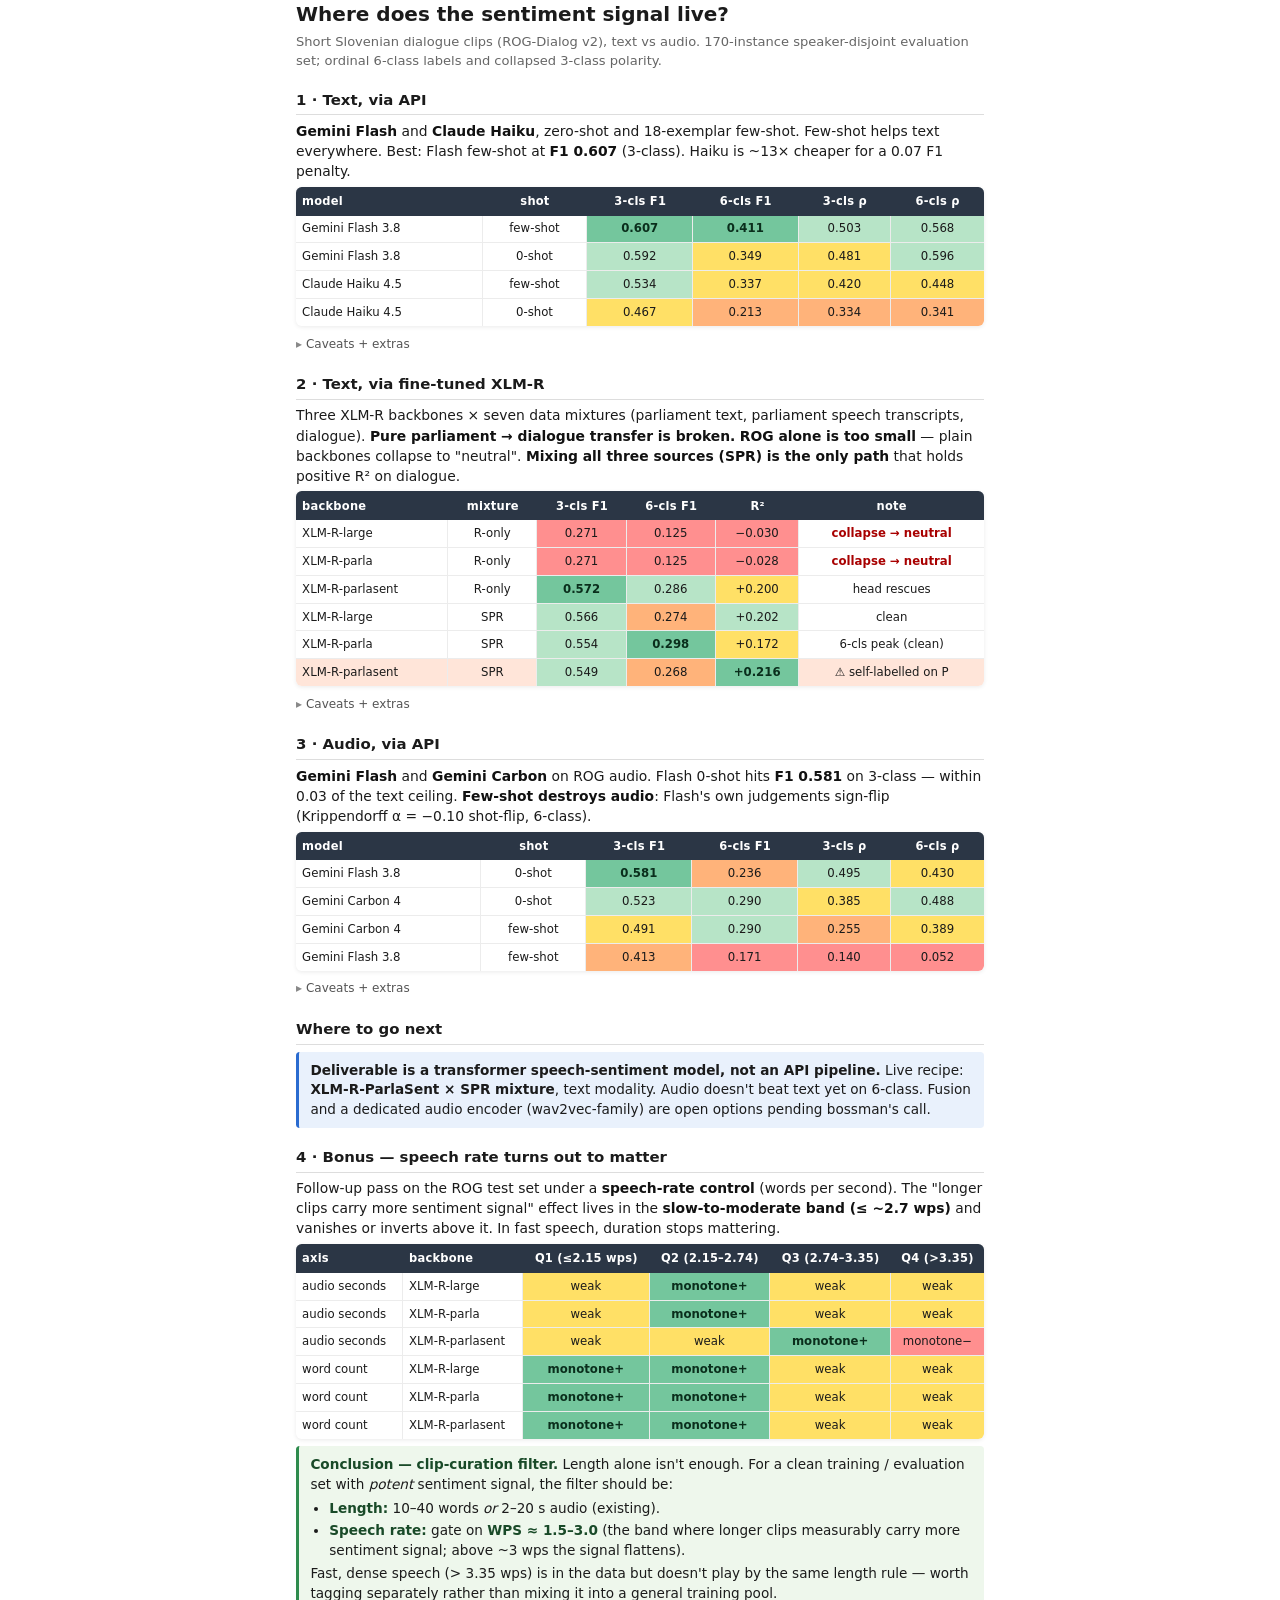
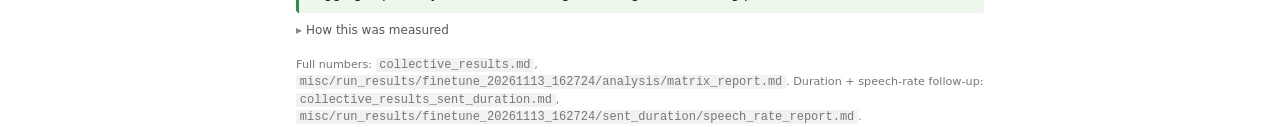
==== report_sentiment_signal_hunt.html @ 68168de3 "Extended to speech rate control, provided report as html" ====
<!doctype html>
<html lang="en">
<head>
<meta charset="utf-8">
<title>Sentiment signal hunt — ROG-Dialog v2</title>
<style>
  @page { size: A4 portrait; margin: 14mm; }
  html, body { font-family: "Inter", system-ui, -apple-system, Segoe UI, Roboto, sans-serif;
               color: #1b1b1b; background: #fff; }
  body { max-width: 182mm; margin: 0 auto; font-size: 10.2pt; line-height: 1.45; }
  h1 { font-size: 15pt; margin: 0 0 1mm 0; font-weight: 650; }
  h1 .sub { display: block; font-weight: 400; color: #666; font-size: 9.8pt;
            margin-top: 1mm; }
  h2 { font-size: 11.2pt; margin: 5mm 0 1.5mm 0;
       padding-bottom: 0.8mm; border-bottom: 1px solid #ddd; font-weight: 600; }
  p { margin: 1.5mm 0; }
  .finding { font-size: 10.4pt; margin-bottom: 1.5mm; }
  .finding strong { color: #111; }

  /* Tables — visible + pretty. */
  table {
      border-collapse: separate; border-spacing: 0;
      width: 100%; font-size: 8.8pt; margin: 1.5mm 0 2mm 0;
      border-radius: 1.5mm; overflow: hidden;
      box-shadow: 0 0.3mm 1.2mm rgba(0,0,0,0.08);
  }
  thead th {
      background: #2b3645; color: #fff; font-weight: 600;
      padding: 1.6mm 1.6mm; text-align: center;
      border: none; font-size: 8.6pt;
      letter-spacing: 0.02em;
  }
  thead th.l { text-align: left; }
  tbody td {
      padding: 1.3mm 1.6mm; text-align: center;
      border-bottom: 1px solid #ececec;
      border-right: 1px solid #ececec;
  }
  tbody tr:last-child td { border-bottom: none; }
  tbody td:last-child { border-right: none; }
  td.l { text-align: left; }
  td.model { font-weight: 500; }

  /* Heatmap cell colours (background intensity reflects F1). */
  .win  { background: #74c69d; font-weight: 700; color: #0a2e1c; }
  .good { background: #b7e4c7; }
  .mid  { background: #ffe066; }
  .meh  { background: #ffb37a; }
  .bad  { background: #ff8f8f; }
  .warn { background: #ffe5d9; }
  .flag { color: #a80000; font-weight: 600; }

  details { margin: 1mm 0 2mm 0; padding: 0; }
  details summary {
      cursor: pointer; color: #555; font-size: 9pt;
      padding: 0.6mm 0; user-select: none; list-style: none;
  }
  details summary::before { content: "▸ "; color: #888; }
  details[open] summary::before { content: "▾ "; color: #888; }
  details > div.body {
      padding: 1.5mm 0 1mm 4mm; border-left: 2px solid #eee;
      margin-left: 1mm; font-size: 9.3pt; line-height: 1.4;
  }
  ul { margin: 1mm 0; padding-left: 5mm; }
  li { margin: 0.5mm 0; }

  .deliverable {
      background: #e9f1fc; border-left: 3px solid #2a6bd0;
      padding: 2.2mm 3mm; margin: 2mm 0 2mm 0; font-size: 10.2pt;
      border-radius: 1mm;
  }
  .hedge {
      background: #fff8e8; border-left: 3px solid #d08b1a;
      padding: 2.2mm 3mm; margin: 1.5mm 0; font-size: 9.8pt;
      border-radius: 1mm;
  }
  .conclusion {
      background: #eef7ec; border-left: 3px solid #2e8b4d;
      padding: 2.4mm 3mm; margin: 2mm 0 2mm 0; font-size: 10.2pt;
      border-radius: 1mm;
  }
  .conclusion strong { color: #194a28; }
  footer { margin-top: 4mm; color: #777; font-size: 8.4pt; }
  code { font-family: "JetBrains Mono", Menlo, Consolas, monospace;
         background: #f2f2f2; padding: 0 1mm; font-size: 9pt; border-radius: 0.5mm; }
</style>
</head>
<body>

<h1>Where does the sentiment signal live?
  <span class="sub">Short Slovenian dialogue clips (ROG-Dialog v2), text vs audio.
  170-instance speaker-disjoint evaluation set; ordinal 6-class labels and collapsed 3-class polarity.</span>
</h1>

<!-- =================================== 1 TEXT via LLM -->
<h2>1 · Text, via API</h2>

<p class="finding">
<strong>Gemini Flash</strong> and <strong>Claude Haiku</strong>, zero-shot and 18-exemplar few-shot.
Few-shot helps text everywhere. Best: Flash few-shot at <strong>F1 0.607</strong> (3-class).
Haiku is ~13× cheaper for a 0.07 F1 penalty.
</p>

<table>
  <thead>
    <tr><th class="l">model</th><th>shot</th><th>3-cls F1</th><th>6-cls F1</th><th>3-cls ρ</th><th>6-cls ρ</th></tr>
  </thead>
  <tbody>
    <tr><td class="l model">Gemini Flash 3.8</td><td>few-shot</td><td class="win">0.607</td><td class="win">0.411</td><td class="good">0.503</td><td class="good">0.568</td></tr>
    <tr><td class="l model">Gemini Flash 3.8</td><td>0-shot</td><td class="good">0.592</td><td class="mid">0.349</td><td class="mid">0.481</td><td class="good">0.596</td></tr>
    <tr><td class="l model">Claude Haiku 4.5</td><td>few-shot</td><td class="good">0.534</td><td class="mid">0.337</td><td class="mid">0.420</td><td class="mid">0.448</td></tr>
    <tr><td class="l model">Claude Haiku 4.5</td><td>0-shot</td><td class="mid">0.467</td><td class="meh">0.213</td><td class="meh">0.334</td><td class="meh">0.341</td></tr>
  </tbody>
</table>

<details>
  <summary>Caveats + extras</summary>
  <div class="body">
    <ul>
      <li>Flash &gt; Haiku cleanly on every scheme, both shot modes.</li>
      <li>Few-shot gain: Flash +0.015 (3-cls) / +0.062 (6-cls); Haiku +0.067 / +0.124.</li>
      <li>Total API cost for all 8 configs × 170 instances: ~$0.68 (list).</li>
      <li>Early collapse of Flash-fshot-3cls (F1 0.21) was fixed by raising <code>max_tokens</code> 50 → 500 so the model's mandatory reasoning had room.</li>
    </ul>
  </div>
</details>

<!-- =================================== 2 FINETUNE -->
<h2>2 · Text, via fine-tuned XLM-R</h2>

<p class="finding">
Three XLM-R backbones × seven data mixtures (parliament text, parliament speech transcripts, dialogue).
<strong>Pure parliament → dialogue transfer is broken.</strong>
<strong>ROG alone is too small</strong> — plain backbones collapse to "neutral".
<strong>Mixing all three sources (SPR) is the only path</strong> that holds positive R² on dialogue.
</p>

<table>
  <thead>
    <tr><th class="l">backbone</th><th>mixture</th><th>3-cls F1</th><th>6-cls F1</th><th>R²</th><th>note</th></tr>
  </thead>
  <tbody>
    <tr><td class="l model">XLM-R-large</td><td>R-only</td><td class="bad">0.271</td><td class="bad">0.125</td><td class="bad">−0.030</td><td><span class="flag">collapse → neutral</span></td></tr>
    <tr><td class="l model">XLM-R-parla</td><td>R-only</td><td class="bad">0.271</td><td class="bad">0.125</td><td class="bad">−0.028</td><td><span class="flag">collapse → neutral</span></td></tr>
    <tr><td class="l model">XLM-R-parlasent</td><td>R-only</td><td class="win">0.572</td><td class="good">0.286</td><td class="mid">+0.200</td><td>head rescues</td></tr>
    <tr><td class="l model">XLM-R-large</td><td>SPR</td><td class="good">0.566</td><td class="meh">0.274</td><td class="good">+0.202</td><td>clean</td></tr>
    <tr><td class="l model">XLM-R-parla</td><td>SPR</td><td class="good">0.554</td><td class="win">0.298</td><td class="mid">+0.172</td><td>6-cls peak (clean)</td></tr>
    <tr class="warn"><td class="l model">XLM-R-parlasent</td><td>SPR</td><td class="good">0.549</td><td class="meh">0.268</td><td class="win">+0.216</td><td>⚠ self-labelled on P</td></tr>
  </tbody>
</table>

<details>
  <summary>Caveats + extras</summary>
  <div class="body">
    <ul>
      <li>Parliament-only training evaluated on dialogue: R² between <strong>−0.59 and −1.25</strong> (worse than predicting the mean).</li>
      <li>Transfer gap (parliament R² − dialogue R² on S-only): large <strong>+1.28</strong>, parla <strong>+1.79</strong> (worst), parlasent <strong>+1.08</strong> (smallest). The sentiment head carries the domain-robust signal.</li>
      <li>Only two mixtures shown — R-only and SPR. The other five (S, P, SP, SR, PR) sit between.</li>
      <li>⚠ on XLM-R-parlasent × SPR: the ParlaSpeech labels in the training mix were generated by ParlaSent itself, so that cell partially measures self-consistency, not transfer.</li>
    </ul>
  </div>
</details>

<!-- =================================== 3 AUDIO -->
<h2>3 · Audio, via API</h2>

<p class="finding">
<strong>Gemini Flash</strong> and <strong>Gemini Carbon</strong> on ROG audio. Flash 0-shot hits <strong>F1 0.581</strong> on 3-class
— within 0.03 of the text ceiling. <strong>Few-shot destroys audio</strong>: Flash's own
judgements sign-flip (Krippendorff α = −0.10 shot-flip, 6-class).
</p>

<table>
  <thead>
    <tr><th class="l">model</th><th>shot</th><th>3-cls F1</th><th>6-cls F1</th><th>3-cls ρ</th><th>6-cls ρ</th></tr>
  </thead>
  <tbody>
    <tr><td class="l model">Gemini Flash 3.8</td><td>0-shot</td><td class="win">0.581</td><td class="meh">0.236</td><td class="good">0.495</td><td class="mid">0.430</td></tr>
    <tr><td class="l model">Gemini Carbon 4</td><td>0-shot</td><td class="good">0.523</td><td class="good">0.290</td><td class="mid">0.385</td><td class="good">0.488</td></tr>
    <tr><td class="l model">Gemini Carbon 4</td><td>few-shot</td><td class="mid">0.491</td><td class="good">0.290</td><td class="meh">0.255</td><td class="mid">0.389</td></tr>
    <tr><td class="l model">Gemini Flash 3.8</td><td>few-shot</td><td class="meh">0.413</td><td class="bad">0.171</td><td class="bad">0.140</td><td class="bad">0.052</td></tr>
  </tbody>
</table>

<details>
  <summary>Caveats + extras</summary>
  <div class="body">
    <ul>
      <li>6-cls audio ceiling is Carbon-0-shot at <strong>0.290</strong> — half a class-label off, on average.</li>
      <li>Carbon shot-flip α = +0.61 — only audio model that doesn't collapse under few-shot, but still loses F1.</li>
      <li>Both runs were on <strong>50%-off promo pricing</strong>; list price would double (~$2.47 → ~$4.93 at this batch size).</li>
      <li>Recommendation: ship audio <strong>zero-shot only</strong> for now. Re-encode exemplars as audio+verbal-label pairs before retrying few-shot.</li>
    </ul>
  </div>
</details>

<!-- =================================== DIRECTION -->
<h2>Where to go next</h2>

<div class="deliverable">
  <strong>Deliverable is a transformer speech-sentiment model, not an API pipeline.</strong>
  Live recipe: <strong>XLM-R-ParlaSent × SPR mixture</strong>, text modality.
  Audio doesn't beat text yet on 6-class. Fusion and a dedicated audio encoder (wav2vec-family)
  are open options pending bossman's call.
</div>

<!-- =================================== 4 SPEECH RATE FINDING -->
<h2>4 · Bonus — speech rate turns out to matter</h2>

<p class="finding">
Follow-up pass on the ROG test set under a <strong>speech-rate control</strong> (words per second).
The "longer clips carry more sentiment signal" effect lives in the <strong>slow-to-moderate band
(≤ ~2.7 wps)</strong> and vanishes or inverts above it. In fast speech, duration stops mattering.
</p>

<table>
  <thead>
    <tr><th class="l">axis</th><th class="l">backbone</th>
        <th>Q1 (≤2.15 wps)</th><th>Q2 (2.15–2.74)</th><th>Q3 (2.74–3.35)</th><th>Q4 (&gt;3.35)</th></tr>
  </thead>
  <tbody>
    <tr><td class="l">audio seconds</td><td class="l model">XLM-R-large</td><td class="mid">weak</td><td class="win">monotone+</td><td class="mid">weak</td><td class="mid">weak</td></tr>
    <tr><td class="l">audio seconds</td><td class="l model">XLM-R-parla</td><td class="mid">weak</td><td class="win">monotone+</td><td class="mid">weak</td><td class="mid">weak</td></tr>
    <tr><td class="l">audio seconds</td><td class="l model">XLM-R-parlasent</td><td class="mid">weak</td><td class="mid">weak</td><td class="win">monotone+</td><td class="bad">monotone−</td></tr>
    <tr><td class="l">word count</td><td class="l model">XLM-R-large</td><td class="win">monotone+</td><td class="win">monotone+</td><td class="mid">weak</td><td class="mid">weak</td></tr>
    <tr><td class="l">word count</td><td class="l model">XLM-R-parla</td><td class="win">monotone+</td><td class="win">monotone+</td><td class="mid">weak</td><td class="mid">weak</td></tr>
    <tr><td class="l">word count</td><td class="l model">XLM-R-parlasent</td><td class="win">monotone+</td><td class="win">monotone+</td><td class="mid">weak</td><td class="mid">weak</td></tr>
  </tbody>
</table>

<div class="conclusion">
  <strong>Conclusion — clip-curation filter.</strong>
  Length alone isn't enough. For a clean training / evaluation set with
  <em>potent</em> sentiment signal, the filter should be:
  <ul style="margin-top: 1.2mm;">
    <li><strong>Length:</strong> 10–40 words <em>or</em> 2–20 s audio (existing).</li>
    <li><strong>Speech rate:</strong> gate on <strong>WPS ≈ 1.5–3.0</strong> (the band where
      longer clips measurably carry more sentiment signal; above ~3 wps the signal flattens).</li>
  </ul>
  Fast, dense speech (&gt; 3.35 wps) is in the data but doesn't play by the same length rule —
  worth tagging separately rather than mixing it into a general training pool.
</div>

<details>
  <summary>How this was measured</summary>
  <div class="body">
    <ul>
      <li>ROG-Dialog test (n=434) split into 4 equal-count WPS quartiles.</li>
      <li>Inside each quartile, duration / word count binned into 3 equal-count sub-bins (~36 instances per bin).</li>
      <li>Per bin, F1_3 is computed from each matrix cell's predictions; envelope = best-mixture-avg per backbone, self-labelled cells excluded.</li>
      <li>Shape classification: ρ (Spearman of bin-center vs F1_3) ≥ +0.6 = monotone+, ≤ −0.6 = monotone−, |ρ| &lt; 0.3 = flat, else = weak.</li>
      <li>Full artefacts: <code>misc/run_results/finetune_20261113_162724/sent_duration/</code>.</li>
    </ul>
  </div>
</details>

<footer>
Full numbers: <code>collective_results.md</code>,
<code>misc/run_results/finetune_20261113_162724/analysis/matrix_report.md</code>.
Duration + speech-rate follow-up: <code>collective_results_sent_duration.md</code>,
<code>misc/run_results/finetune_20261113_162724/sent_duration/speech_rate_report.md</code>.
</footer>

</body>
</html>
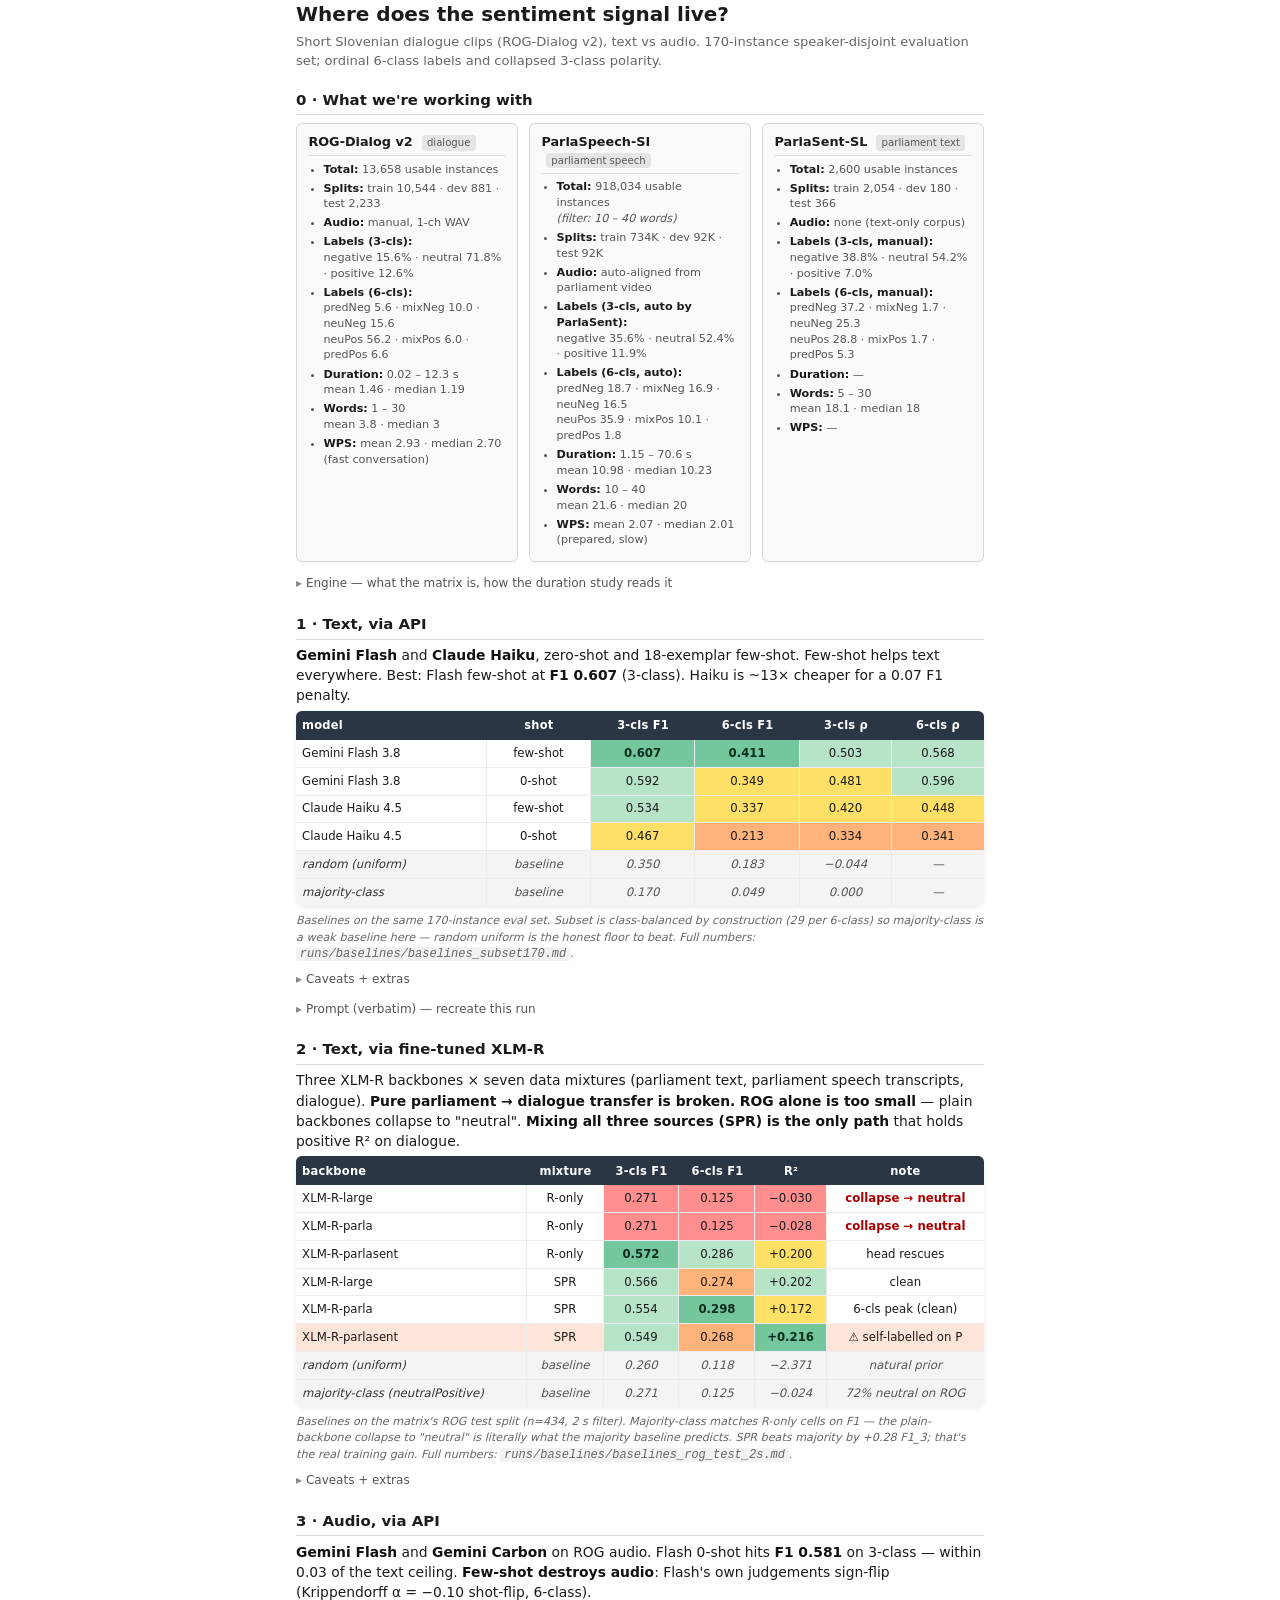
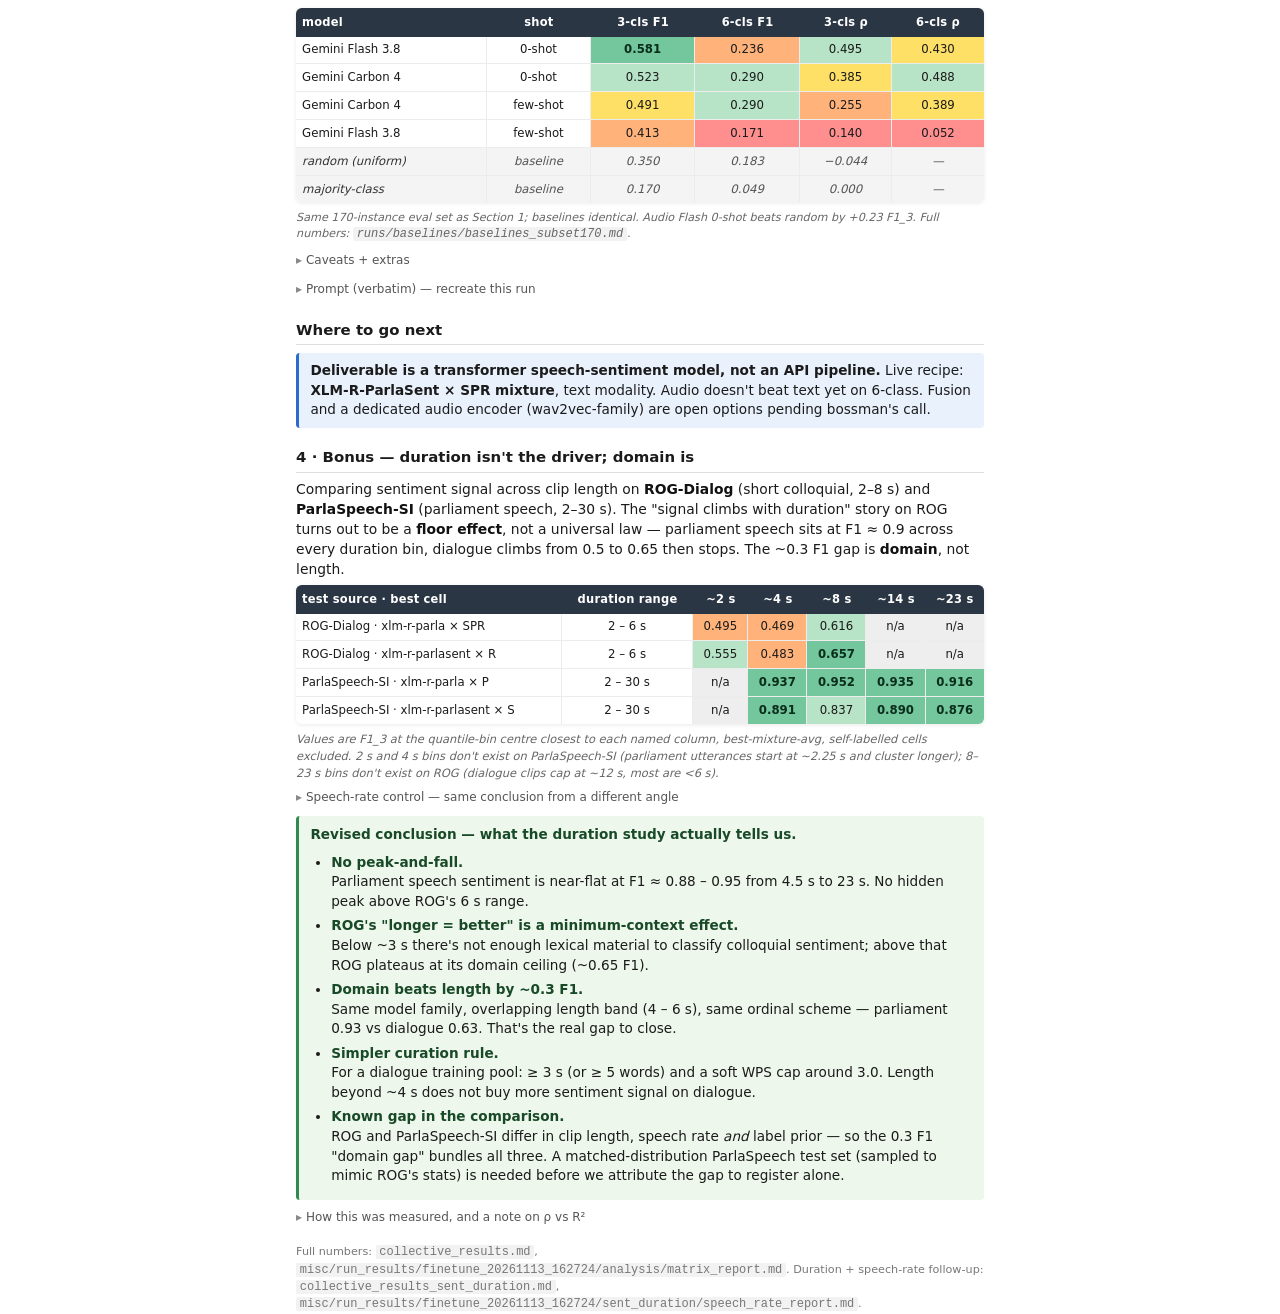
==== commit b8ab7be2: "Digging into baselines, updated html report" ====
--- a/report_sentiment_signal_hunt.html
+++ b/report_sentiment_signal_hunt.html
@@ -49,6 +49,8 @@
   .bad  { background: #ff8f8f; }
   .warn { background: #ffe5d9; }
   .flag { color: #a80000; font-weight: 600; }
+  tr.baseline td { background: #f4f4f4; color: #555; font-style: italic; }
+  tr.baseline td.l { color: #333; }
 
   details { margin: 1mm 0 2mm 0; padding: 0; }
   details summary {
@@ -61,8 +63,34 @@
       padding: 1.5mm 0 1mm 4mm; border-left: 2px solid #eee;
       margin-left: 1mm; font-size: 9.3pt; line-height: 1.4;
   }
-  ul { margin: 1mm 0; padding-left: 5mm; }
-  li { margin: 0.5mm 0; }
+  ul { margin: 1.5mm 0; padding-left: 5.5mm; }
+  li { margin: 1.2mm 0; }
+  li strong { color: #111; }
+
+  /* Dataset cards — three side by side. */
+  .dataset-grid {
+      display: grid; grid-template-columns: 1fr 1fr 1fr;
+      gap: 3mm; margin: 2mm 0 3mm 0;
+  }
+  .dcard {
+      border: 1px solid #d5d5d5; border-radius: 1.5mm;
+      padding: 2.5mm 3mm; font-size: 8.8pt; line-height: 1.4;
+      background: #fafafa;
+  }
+  .dcard h3 {
+      font-size: 9.6pt; margin: 0 0 1.5mm 0; font-weight: 600;
+      color: #1b1b1b; padding-bottom: 1mm;
+      border-bottom: 1px solid #ddd;
+  }
+  .dcard h3 .dtag {
+      display: inline-block; font-size: 7.6pt; font-weight: 500;
+      color: #555; background: #e5e5e5; padding: 0.2mm 1.4mm;
+      border-radius: 1mm; margin-left: 1.2mm; vertical-align: middle;
+  }
+  .dcard ul { margin: 0; padding-left: 4mm; }
+  .dcard li { margin: 0.9mm 0; }
+  .dcard .kv { color: #555; font-size: 8.4pt; }
+  .dcard .kv b { color: #1b1b1b; font-weight: 600; }
 
   .deliverable {
       background: #e9f1fc; border-left: 3px solid #2a6bd0;
@@ -91,6 +119,105 @@
   <span class="sub">Short Slovenian dialogue clips (ROG-Dialog v2), text vs audio.
   170-instance speaker-disjoint evaluation set; ordinal 6-class labels and collapsed 3-class polarity.</span>
 </h1>
+
+<!-- =================================== 0 DATA + ENGINE -->
+<h2>0 · What we're working with</h2>
+
+<div class="dataset-grid">
+
+  <div class="dcard">
+    <h3>ROG-Dialog v2 <span class="dtag">dialogue</span></h3>
+    <ul>
+      <li class="kv"><b>Total:</b> 13,658 usable instances</li>
+      <li class="kv"><b>Splits:</b> train 10,544 · dev 881 · test 2,233</li>
+      <li class="kv"><b>Audio:</b> manual, 1-ch WAV</li>
+      <li class="kv"><b>Labels (3-cls):</b><br>
+          negative 15.6% · neutral 71.8% · positive 12.6%</li>
+      <li class="kv"><b>Labels (6-cls):</b><br>
+          <span style="font-size:8.3pt">
+          predNeg 5.6 · mixNeg 10.0 · neuNeg 15.6<br>
+          neuPos 56.2 · mixPos 6.0 · predPos 6.6
+          </span></li>
+      <li class="kv"><b>Duration:</b> 0.02 – 12.3 s<br>
+          mean 1.46 · median 1.19</li>
+      <li class="kv"><b>Words:</b> 1 – 30<br>mean 3.8 · median 3</li>
+      <li class="kv"><b>WPS:</b> mean 2.93 · median 2.70<br>(fast conversation)</li>
+    </ul>
+  </div>
+
+  <div class="dcard">
+    <h3>ParlaSpeech-SI <span class="dtag">parliament speech</span></h3>
+    <ul>
+      <li class="kv"><b>Total:</b> 918,034 usable instances<br>
+          <em>(filter: 10 – 40 words)</em></li>
+      <li class="kv"><b>Splits:</b> train 734K · dev 92K · test 92K</li>
+      <li class="kv"><b>Audio:</b> auto-aligned from parliament video</li>
+      <li class="kv"><b>Labels (3-cls, auto by ParlaSent):</b><br>
+          negative 35.6% · neutral 52.4% · positive 11.9%</li>
+      <li class="kv"><b>Labels (6-cls, auto):</b><br>
+          <span style="font-size:8.3pt">
+          predNeg 18.7 · mixNeg 16.9 · neuNeg 16.5<br>
+          neuPos 35.9 · mixPos 10.1 · predPos 1.8
+          </span></li>
+      <li class="kv"><b>Duration:</b> 1.15 – 70.6 s<br>mean 10.98 · median 10.23</li>
+      <li class="kv"><b>Words:</b> 10 – 40<br>mean 21.6 · median 20</li>
+      <li class="kv"><b>WPS:</b> mean 2.07 · median 2.01<br>(prepared, slow)</li>
+    </ul>
+  </div>
+
+  <div class="dcard">
+    <h3>ParlaSent-SL <span class="dtag">parliament text</span></h3>
+    <ul>
+      <li class="kv"><b>Total:</b> 2,600 usable instances</li>
+      <li class="kv"><b>Splits:</b> train 2,054 · dev 180 · test 366</li>
+      <li class="kv"><b>Audio:</b> none (text-only corpus)</li>
+      <li class="kv"><b>Labels (3-cls, manual):</b><br>
+          negative 38.8% · neutral 54.2% · positive 7.0%</li>
+      <li class="kv"><b>Labels (6-cls, manual):</b><br>
+          <span style="font-size:8.3pt">
+          predNeg 37.2 · mixNeg 1.7 · neuNeg 25.3<br>
+          neuPos 28.8 · mixPos 1.7 · predPos 5.3
+          </span></li>
+      <li class="kv"><b>Duration:</b> —</li>
+      <li class="kv"><b>Words:</b> 5 – 30<br>mean 18.1 · median 18</li>
+      <li class="kv"><b>WPS:</b> —</li>
+    </ul>
+  </div>
+
+</div>
+
+<details>
+  <summary>Engine — what the matrix is, how the duration study reads it</summary>
+  <div class="body">
+    <ul>
+      <li><strong>The fine-tune matrix.</strong> 3 XLM-R backbones × 7 training-data mixtures = 21
+          regression models, each trained once with the ParlaSent recipe (lr 8e-6, batch 32,
+          4 epochs, MSE on z-scored labels). Mixtures are
+          <code>S</code> (ParlaSent-SL), <code>P</code> (ParlaSpeech-SI transcripts),
+          <code>R</code> (ROG-Dialog v2 transcripts), their pairs and the triple
+          <code>SPR</code>.</li>
+      <li><strong>What each model produces.</strong> Each of the 21 cells is evaluated on all
+          three held-out test sets, writing one row per test instance
+          <code>{instance_id, text, gold_scalar, pred_scalar, gold_6cls, pred_6cls, gold_3cls, pred_3cls}</code>
+          to <code>predictions_&lt;source&gt;.jsonl</code>. 63 prediction files total,
+          one matrix run, no model weights kept.</li>
+      <li><strong>The duration / WPS analysis.</strong> All runs below are pure read-and-aggregate
+          over those 63 files. For each test row the script joins to the source JSONL
+          on <code>instance_id</code> to pull duration (s) and word count, computes
+          speech rate as <code>WPS = words / duration</code>, then bins and scores.
+          No model is retrained; everything runs on CPU.</li>
+      <li><strong>Binning.</strong> Quantile (equal-count) bins over each test source's own
+          distribution. The envelope line per backbone is the <em>best-mixture</em> value
+          at each bin. Self-labelled cells (<code>xlm-r-parlasent × {any mixture containing P}</code>,
+          because ParlaSpeech sentiment was auto-generated by ParlaSent itself) are excluded
+          from the envelope — those measure self-consistency, not transfer.</li>
+      <li><strong>Where to look.</strong> Scripts live at <code>scripts/6_sent_duration/</code>.
+          Artefacts land under <code>misc/run_results/finetune_20261113_162724/sent_duration/</code>.
+          Raw dataset stats at <code>misc/dataset_stats.{md,json}</code> (regen with
+          <code>python3 scripts/6_sent_duration/04_dataset_stats.py</code>).</li>
+    </ul>
+  </div>
+</details>
 
 <!-- =================================== 1 TEXT via LLM -->
 <h2>1 · Text, via API</h2>
@@ -110,8 +237,13 @@
     <tr><td class="l model">Gemini Flash 3.8</td><td>0-shot</td><td class="good">0.592</td><td class="mid">0.349</td><td class="mid">0.481</td><td class="good">0.596</td></tr>
     <tr><td class="l model">Claude Haiku 4.5</td><td>few-shot</td><td class="good">0.534</td><td class="mid">0.337</td><td class="mid">0.420</td><td class="mid">0.448</td></tr>
     <tr><td class="l model">Claude Haiku 4.5</td><td>0-shot</td><td class="mid">0.467</td><td class="meh">0.213</td><td class="meh">0.334</td><td class="meh">0.341</td></tr>
+    <tr class="baseline"><td class="l">random (uniform)</td><td>baseline</td><td>0.350</td><td>0.183</td><td>−0.044</td><td>—</td></tr>
+    <tr class="baseline"><td class="l">majority-class</td><td>baseline</td><td>0.170</td><td>0.049</td><td>0.000</td><td>—</td></tr>
   </tbody>
 </table>
+<p style="font-size:8.4pt; color:#666; margin-top:0;"><em>Baselines on the same 170-instance eval set.
+Subset is class-balanced by construction (29 per 6-class) so majority-class is a weak baseline here —
+random uniform is the honest floor to beat. Full numbers: <code>runs/baselines/baselines_subset170.md</code>.</em></p>
 
 <details>
   <summary>Caveats + extras</summary>
@@ -122,6 +254,44 @@
       <li>Total API cost for all 8 configs × 170 instances: ~$0.68 (list).</li>
       <li>Early collapse of Flash-fshot-3cls (F1 0.21) was fixed by raising <code>max_tokens</code> 50 → 500 so the model's mandatory reasoning had room.</li>
     </ul>
+  </div>
+</details>
+
+<details>
+  <summary>Prompt (verbatim) — recreate this run</summary>
+  <div class="body">
+<p style="margin:0 0 2mm 0">Same prompt for both models; only the label list changes between <code>6cls</code> and <code>3cls</code>.
+Few-shot prepends <strong>18 fixed exemplars</strong> (3 per 6-class, drawn from train, speaker-disjoint from eval)
+as alternating <code>user</code>/<code>assistant</code> turns; 3-class runs relabel the same exemplars to the collapsed label.
+Request body includes <code>"usage":{"include":true}</code> so OpenRouter returns populated cost.
+Source: <code>scripts/2_probe_text/02_run_openrouter_text.py</code>.</p>
+
+<p style="margin:3mm 0 1mm 0"><strong>System message (6-class)</strong></p>
+<pre style="font-size:8.6pt; background:#f6f6f6; padding:2mm; border:1px solid #ddd; white-space:pre-wrap">You classify Slovenian spoken-dialogue utterances by sentiment.
+Choose exactly one label from this list:
+- predominantlyNegative
+- mixedNegative
+- neutralNegative
+- neutralPositive
+- mixedPositive
+- predominantlyPositive
+
+Reply with only the label. No explanation.</pre>
+
+<p style="margin:3mm 0 1mm 0"><strong>System message (3-class)</strong> — same wording, label list becomes
+<code>- negative / - neutral / - positive</code>.</p>
+
+<p style="margin:3mm 0 1mm 0"><strong>User turn (target and each few-shot exemplar)</strong></p>
+<pre style="font-size:8.6pt; background:#f6f6f6; padding:2mm; border:1px solid #ddd; white-space:pre-wrap">Utterance: {text}</pre>
+
+<p style="margin:3mm 0 1mm 0"><strong>Few-shot layout</strong></p>
+<pre style="font-size:8.6pt; background:#f6f6f6; padding:2mm; border:1px solid #ddd; white-space:pre-wrap">system   : &lt;system prompt&gt;
+user     : Utterance: {exemplar_1_text}
+assistant: {exemplar_1_label}
+user     : Utterance: {exemplar_2_text}
+assistant: {exemplar_2_label}
+...  (18 exemplars total in 6-cls; the same texts, collapsed labels in 3-cls)
+user     : Utterance: {target_text}</pre>
   </div>
 </details>
 
@@ -146,8 +316,14 @@
     <tr><td class="l model">XLM-R-large</td><td>SPR</td><td class="good">0.566</td><td class="meh">0.274</td><td class="good">+0.202</td><td>clean</td></tr>
     <tr><td class="l model">XLM-R-parla</td><td>SPR</td><td class="good">0.554</td><td class="win">0.298</td><td class="mid">+0.172</td><td>6-cls peak (clean)</td></tr>
     <tr class="warn"><td class="l model">XLM-R-parlasent</td><td>SPR</td><td class="good">0.549</td><td class="meh">0.268</td><td class="win">+0.216</td><td>⚠ self-labelled on P</td></tr>
+    <tr class="baseline"><td class="l">random (uniform)</td><td>baseline</td><td>0.260</td><td>0.118</td><td>−2.371</td><td>natural prior</td></tr>
+    <tr class="baseline"><td class="l">majority-class (neutralPositive)</td><td>baseline</td><td>0.271</td><td>0.125</td><td>−0.024</td><td>72% neutral on ROG</td></tr>
   </tbody>
 </table>
+<p style="font-size:8.4pt; color:#666; margin-top:0;"><em>Baselines on the matrix's ROG test split (n=434, 2 s filter).
+Majority-class matches R-only cells on F1 — the plain-backbone collapse to "neutral" is literally what
+the majority baseline predicts. SPR beats majority by +0.28 F1_3; that's the real training gain.
+Full numbers: <code>runs/baselines/baselines_rog_test_2s.md</code>.</em></p>
 
 <details>
   <summary>Caveats + extras</summary>
@@ -179,8 +355,12 @@
     <tr><td class="l model">Gemini Carbon 4</td><td>0-shot</td><td class="good">0.523</td><td class="good">0.290</td><td class="mid">0.385</td><td class="good">0.488</td></tr>
     <tr><td class="l model">Gemini Carbon 4</td><td>few-shot</td><td class="mid">0.491</td><td class="good">0.290</td><td class="meh">0.255</td><td class="mid">0.389</td></tr>
     <tr><td class="l model">Gemini Flash 3.8</td><td>few-shot</td><td class="meh">0.413</td><td class="bad">0.171</td><td class="bad">0.140</td><td class="bad">0.052</td></tr>
+    <tr class="baseline"><td class="l">random (uniform)</td><td>baseline</td><td>0.350</td><td>0.183</td><td>−0.044</td><td>—</td></tr>
+    <tr class="baseline"><td class="l">majority-class</td><td>baseline</td><td>0.170</td><td>0.049</td><td>0.000</td><td>—</td></tr>
   </tbody>
 </table>
+<p style="font-size:8.4pt; color:#666; margin-top:0;"><em>Same 170-instance eval set as Section 1; baselines identical.
+Audio Flash 0-shot beats random by +0.23 F1_3. Full numbers: <code>runs/baselines/baselines_subset170.md</code>.</em></p>
 
 <details>
   <summary>Caveats + extras</summary>
@@ -191,6 +371,46 @@
       <li>Both runs were on <strong>50%-off promo pricing</strong>; list price would double (~$2.47 → ~$4.93 at this batch size).</li>
       <li>Recommendation: ship audio <strong>zero-shot only</strong> for now. Re-encode exemplars as audio+verbal-label pairs before retrying few-shot.</li>
     </ul>
+  </div>
+</details>
+
+<details>
+  <summary>Prompt (verbatim) — recreate this run</summary>
+  <div class="body">
+<p style="margin:0 0 2mm 0">Audio is sent inline as base-64 WAV via OpenRouter's multimodal <code>input_audio</code> content-part;
+OR routes this to the provider-native audio part (Gemini accepts it directly). Few-shot prepends
+exemplars as <code>(audio, label)</code> pairs — the exemplar text is NOT shown, only the audio and the
+gold label. Source: <code>scripts/3_probe_audio/05_run_openrouter_audio.py</code>.</p>
+
+<p style="margin:3mm 0 1mm 0"><strong>System message (6-class)</strong></p>
+<pre style="font-size:8.6pt; background:#f6f6f6; padding:2mm; border:1px solid #ddd; white-space:pre-wrap">You classify Slovenian spoken-dialogue utterances by sentiment. You will receive an audio clip of a short utterance. Listen to the audio (tone, prosody, emphasis, and the words themselves) and choose exactly one label from this list:
+- predominantlyNegative
+- mixedNegative
+- neutralNegative
+- neutralPositive
+- mixedPositive
+- predominantlyPositive
+
+Reply with only the label. No explanation.</pre>
+
+<p style="margin:3mm 0 1mm 0"><strong>System message (3-class)</strong> — same wording, label list becomes
+<code>- negative / - neutral / - positive</code>.</p>
+
+<p style="margin:3mm 0 1mm 0"><strong>User turn (multimodal content array, per target and each few-shot exemplar)</strong></p>
+<pre style="font-size:8.6pt; background:#f6f6f6; padding:2mm; border:1px solid #ddd; white-space:pre-wrap">[
+  {"type": "text", "text": "Utterance:"},
+  {"type": "input_audio",
+   "input_audio": {"format": "wav", "data": "&lt;base64 WAV bytes&gt;"}}
+]</pre>
+
+<p style="margin:3mm 0 1mm 0"><strong>Few-shot layout</strong></p>
+<pre style="font-size:8.6pt; background:#f6f6f6; padding:2mm; border:1px solid #ddd; white-space:pre-wrap">system   : &lt;system prompt&gt;
+user     : [Utterance: + audio of exemplar 1]
+assistant: {exemplar_1_label}
+user     : [Utterance: + audio of exemplar 2]
+assistant: {exemplar_2_label}
+...  (same 18 exemplars as the text prompt, but audio-only)
+user     : [Utterance: + audio of target]</pre>
   </div>
 </details>
 
@@ -204,52 +424,110 @@
   are open options pending bossman's call.
 </div>
 
-<!-- =================================== 4 SPEECH RATE FINDING -->
-<h2>4 · Bonus — speech rate turns out to matter</h2>
+<!-- =================================== 4 DURATION + DOMAIN -->
+<h2>4 · Bonus — duration isn't the driver; domain is</h2>
 
 <p class="finding">
-Follow-up pass on the ROG test set under a <strong>speech-rate control</strong> (words per second).
-The "longer clips carry more sentiment signal" effect lives in the <strong>slow-to-moderate band
-(≤ ~2.7 wps)</strong> and vanishes or inverts above it. In fast speech, duration stops mattering.
+Comparing sentiment signal across clip length on <strong>ROG-Dialog</strong> (short colloquial, 2–8 s)
+and <strong>ParlaSpeech-SI</strong> (parliament speech, 2–30 s). The "signal climbs with duration" story
+on ROG turns out to be a <strong>floor effect</strong>, not a universal law — parliament speech sits at
+F1 ≈ 0.9 across every duration bin, dialogue climbs from 0.5 to 0.65 then stops. The ~0.3 F1 gap
+is <strong>domain</strong>, not length.
 </p>
 
 <table>
   <thead>
-    <tr><th class="l">axis</th><th class="l">backbone</th>
-        <th>Q1 (≤2.15 wps)</th><th>Q2 (2.15–2.74)</th><th>Q3 (2.74–3.35)</th><th>Q4 (&gt;3.35)</th></tr>
+    <tr><th class="l">test source · best cell</th><th>duration range</th>
+        <th>~2 s</th><th>~4 s</th><th>~8 s</th><th>~14 s</th><th>~23 s</th></tr>
   </thead>
   <tbody>
-    <tr><td class="l">audio seconds</td><td class="l model">XLM-R-large</td><td class="mid">weak</td><td class="win">monotone+</td><td class="mid">weak</td><td class="mid">weak</td></tr>
-    <tr><td class="l">audio seconds</td><td class="l model">XLM-R-parla</td><td class="mid">weak</td><td class="win">monotone+</td><td class="mid">weak</td><td class="mid">weak</td></tr>
-    <tr><td class="l">audio seconds</td><td class="l model">XLM-R-parlasent</td><td class="mid">weak</td><td class="mid">weak</td><td class="win">monotone+</td><td class="bad">monotone−</td></tr>
-    <tr><td class="l">word count</td><td class="l model">XLM-R-large</td><td class="win">monotone+</td><td class="win">monotone+</td><td class="mid">weak</td><td class="mid">weak</td></tr>
-    <tr><td class="l">word count</td><td class="l model">XLM-R-parla</td><td class="win">monotone+</td><td class="win">monotone+</td><td class="mid">weak</td><td class="mid">weak</td></tr>
-    <tr><td class="l">word count</td><td class="l model">XLM-R-parlasent</td><td class="win">monotone+</td><td class="win">monotone+</td><td class="mid">weak</td><td class="mid">weak</td></tr>
+    <tr><td class="l">ROG-Dialog · xlm-r-parla × SPR</td><td>2 – 6 s</td>
+        <td class="meh">0.495</td><td class="meh">0.469</td><td class="good">0.616</td>
+        <td style="background:#eee">n/a</td><td style="background:#eee">n/a</td></tr>
+    <tr><td class="l">ROG-Dialog · xlm-r-parlasent × R</td><td>2 – 6 s</td>
+        <td class="good">0.555</td><td class="meh">0.483</td><td class="win">0.657</td>
+        <td style="background:#eee">n/a</td><td style="background:#eee">n/a</td></tr>
+    <tr><td class="l">ParlaSpeech-SI · xlm-r-parla × P</td><td>2 – 30 s</td>
+        <td style="background:#eee">n/a</td>
+        <td class="win">0.937</td><td class="win">0.952</td><td class="win">0.935</td><td class="win">0.916</td></tr>
+    <tr><td class="l">ParlaSpeech-SI · xlm-r-parlasent × S</td><td>2 – 30 s</td>
+        <td style="background:#eee">n/a</td>
+        <td class="win">0.891</td><td class="good">0.837</td><td class="win">0.890</td><td class="win">0.876</td></tr>
   </tbody>
 </table>
 
+<p style="font-size:8.6pt; color:#666; margin-top:0;">
+<em>Values are F1_3 at the quantile-bin centre closest to each named column, best-mixture-avg,
+self-labelled cells excluded. 2 s and 4 s bins don't exist on ParlaSpeech-SI (parliament utterances
+start at ~2.25 s and cluster longer); 8–23 s bins don't exist on ROG (dialogue clips cap at ~12 s,
+most are &lt;6 s).</em>
+</p>
+
+<details>
+  <summary>Speech-rate control — same conclusion from a different angle</summary>
+  <div class="body">
+    <ul>
+      <li>Split each test source into 4 speech-rate quartiles (words / second) and re-bin inside each quartile.</li>
+      <li>On <strong>ParlaSpeech-SI · audio-sec</strong>: 0 / 4 quartiles show a monotone+ shape on xlm-r-parla and xlm-r-parlasent. Duration doesn't matter within-WPS.</li>
+      <li>On <strong>ROG · audio-sec</strong>: 1 / 4 quartiles survive per backbone — partial confound.</li>
+      <li>WPS ranges also split by domain: parliament speakers run 0.9 – 4.4 wps (prepared, slow); ROG speakers 0.25 – 5.4 wps (conversational, wider spread).</li>
+      <li>Full WPS reports: <code>sent_duration/speech_rate_report_rog_dia.md</code>, <code>speech_rate_report_parlaspeech_si.md</code>.</li>
+    </ul>
+  </div>
+</details>
+
 <div class="conclusion">
-  <strong>Conclusion — clip-curation filter.</strong>
-  Length alone isn't enough. For a clean training / evaluation set with
-  <em>potent</em> sentiment signal, the filter should be:
-  <ul style="margin-top: 1.2mm;">
-    <li><strong>Length:</strong> 10–40 words <em>or</em> 2–20 s audio (existing).</li>
-    <li><strong>Speech rate:</strong> gate on <strong>WPS ≈ 1.5–3.0</strong> (the band where
-      longer clips measurably carry more sentiment signal; above ~3 wps the signal flattens).</li>
+  <p style="margin:0 0 2mm 0;"><strong>Revised conclusion — what the duration study actually tells us.</strong></p>
+  <ul style="margin:0;">
+
+    <li><strong>No peak-and-fall.</strong><br>
+        Parliament speech sentiment is near-flat at F1 ≈ 0.88 – 0.95 from 4.5 s to 23 s.
+        No hidden peak above ROG's 6 s range.</li>
+
+    <li><strong>ROG's "longer = better" is a minimum-context effect.</strong><br>
+        Below ~3 s there's not enough lexical material to classify colloquial sentiment;
+        above that ROG plateaus at its domain ceiling (~0.65 F1).</li>
+
+    <li><strong>Domain beats length by ~0.3 F1.</strong><br>
+        Same model family, overlapping length band (4 – 6 s), same ordinal scheme —
+        parliament 0.93 vs dialogue 0.63. That's the real gap to close.</li>
+
+    <li><strong>Simpler curation rule.</strong><br>
+        For a dialogue training pool: ≥ 3 s (or ≥ 5 words) and a soft WPS cap
+        around 3.0. Length beyond ~4 s does not buy more sentiment signal on dialogue.</li>
+
+    <li><strong>Known gap in the comparison.</strong><br>
+        ROG and ParlaSpeech-SI differ in clip length, speech rate <em>and</em>
+        label prior — so the 0.3 F1 "domain gap" bundles all three. A matched-distribution
+        ParlaSpeech test set (sampled to mimic ROG's stats) is needed before we attribute
+        the gap to register alone.</li>
+
   </ul>
-  Fast, dense speech (&gt; 3.35 wps) is in the data but doesn't play by the same length rule —
-  worth tagging separately rather than mixing it into a general training pool.
 </div>
 
 <details>
-  <summary>How this was measured</summary>
-  <div class="body">
-    <ul>
-      <li>ROG-Dialog test (n=434) split into 4 equal-count WPS quartiles.</li>
-      <li>Inside each quartile, duration / word count binned into 3 equal-count sub-bins (~36 instances per bin).</li>
-      <li>Per bin, F1_3 is computed from each matrix cell's predictions; envelope = best-mixture-avg per backbone, self-labelled cells excluded.</li>
-      <li>Shape classification: ρ (Spearman of bin-center vs F1_3) ≥ +0.6 = monotone+, ≤ −0.6 = monotone−, |ρ| &lt; 0.3 = flat, else = weak.</li>
-      <li>Full artefacts: <code>misc/run_results/finetune_20261113_162724/sent_duration/</code>.</li>
+  <summary>How this was measured, and a note on ρ vs R²</summary>
+  <div class="body">
+    <ul>
+      <li><strong>Binning.</strong> Quantile (equal-count) bins over each test source's own
+        distribution. ROG test n = 434 → 5 duration bins of ~87 each; ParlaSpeech-SI test
+        n = 600 → 5 duration bins of ~120 each. Self-labelled cells (xlm-r-parlasent × any
+        mixture containing <code>P</code>) excluded from the envelope.</li>
+      <li><strong>ρ (Spearman)</strong> is used to classify the <em>shape</em> of the envelope
+        across bins — a rank correlation of (bin-centre, F1_3) across 3 – 5 points. Answers
+        "does F1 go up or down with duration?". Scale-free, so a small rise and a huge rise
+        score the same. ρ ≥ +0.6 = monotone+, ≤ −0.6 = monotone−, |ρ| &lt; 0.3 = flat.</li>
+      <li><strong>R²</strong> is used on the raw <em>regression</em> (predicting the 0–5
+        sentiment scalar on each test row). Answers "how much of the gold variance did the
+        model explain?" on the actual scale, so sign and magnitude both matter.
+        R² = 0 means the model is as good as predicting the mean;
+        R² &lt; 0 means it is <em>worse</em> than that.</li>
+      <li><strong>Why both.</strong> A model can rank test items well (high ρ) while being
+        offset in magnitude (low or negative R²). Several S-only cells on ROG show ρ ≈ +0.3
+        but R² ≈ −0.6 — they roughly sort dialogue utterances by polarity but predict the
+        wrong absolute values. One number alone would hide the other story.</li>
+      <li>Full artefacts: <code>misc/run_results/finetune_20261113_162724/sent_duration/</code>
+        (envelope PNGs, long CSVs, per-source reports for ROG and ParlaSpeech-SI).</li>
     </ul>
   </div>
 </details>
